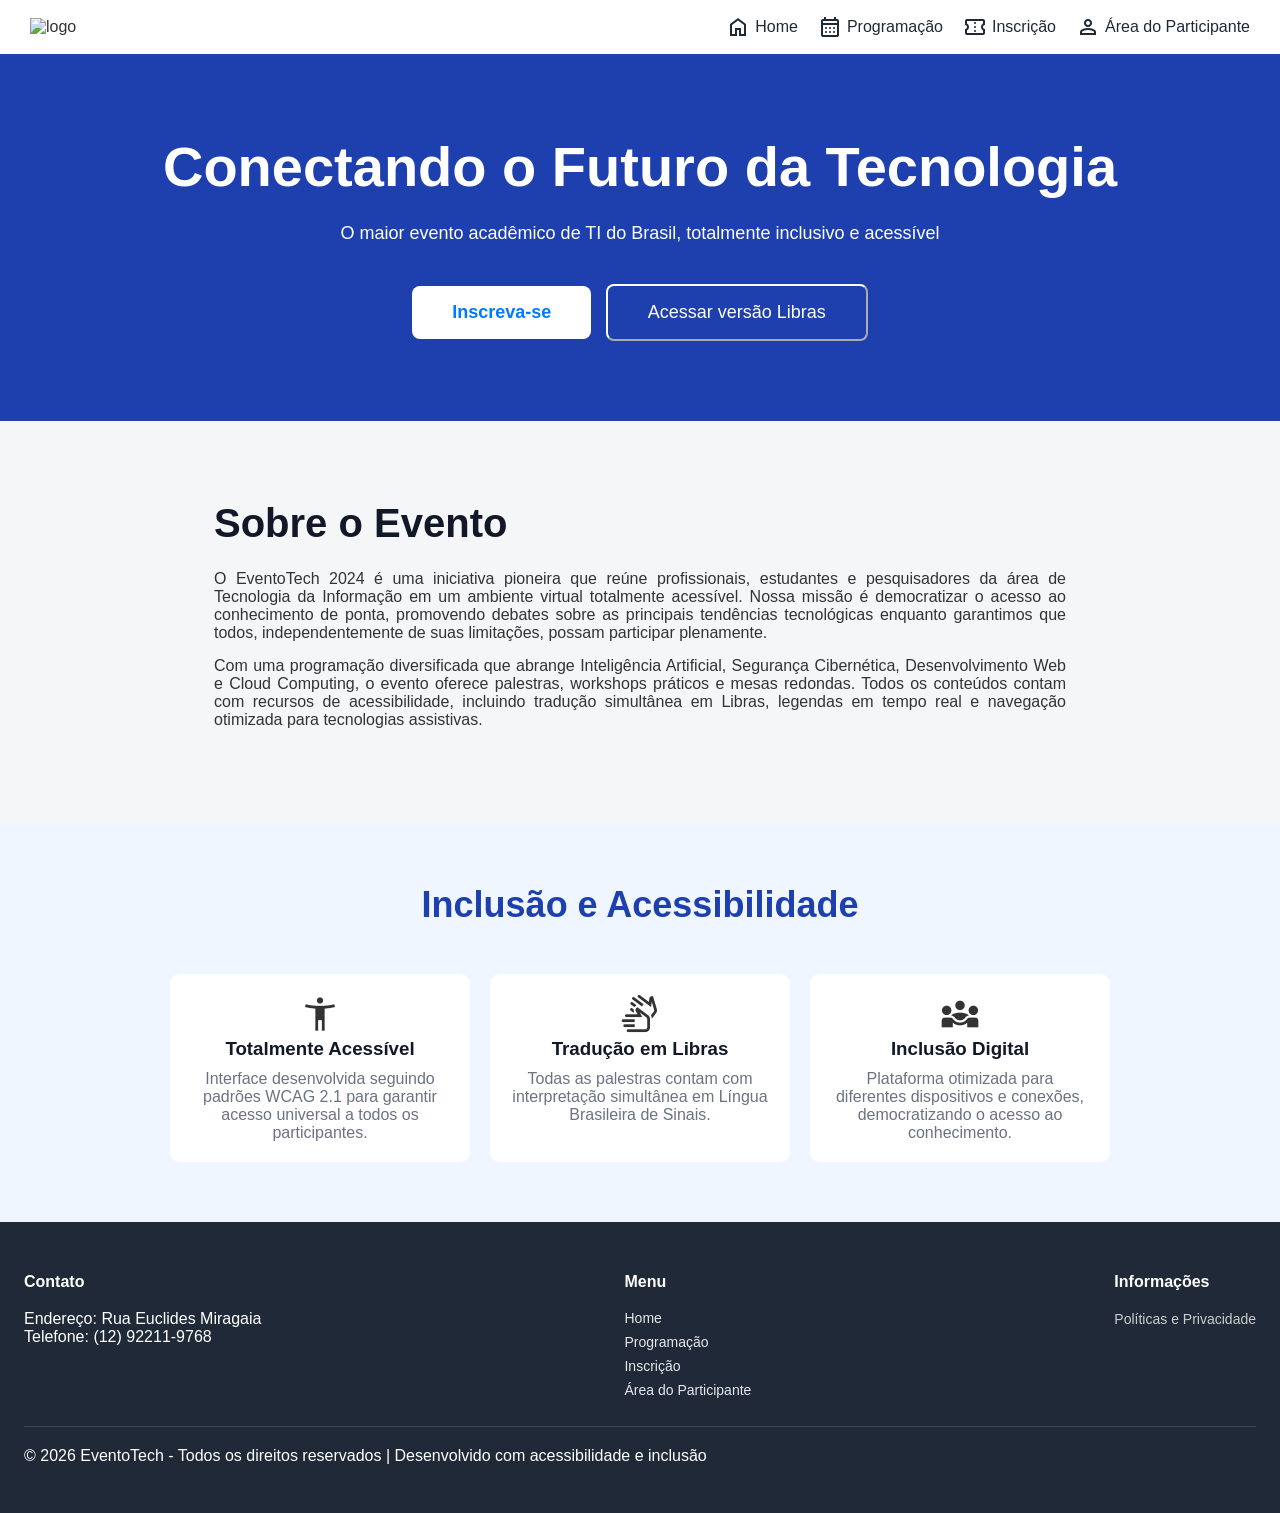
==== index.html @ efcc7c02 "feat: adiciona o layout principal e componentes de estrutura" ====
<!DOCTYPE html>
<html lang="pt-BR">

<head>
    <meta charset="UTF-8">
    <meta name="viewport" content="width=device-width, initial-scale=1.0">
    <title>EventoTech</title>
    <link rel="stylesheet" href="css/style.css">
    <link href="https://fonts.googleapis.com/css2?family=Material+Symbols+Outlined" rel="stylesheet" />
</head>

<body>
    <header>
        <img src="" alt="logo">
        <nav>
            <ul>
                <li>
                    <a href="index.html">
                        <span class="material-symbols-outlined">home</span>
                        <span>Home</span>
                    </a>
                </li>
                <li>
                    <a href="programacao.html">
                        <span class="material-symbols-outlined">calendar_month</span>
                        <span>Programação</span>
                    </a>
                </li>
                <li>
                    <a href="inscricao.html">
                        <span class="material-symbols-outlined">confirmation_number</span>
                        <span>Inscrição</span>
                    </a>
                </li>
                <li>
                    <a href="login.html">
                        <span class="material-symbols-outlined">person</span>
                        <span>Área do Participante</span>
                    </a>
                </li>
            </ul>
        </nav>
    </header>
    <main>
        <section class="banner">
            <h1>Conectando o Futuro da Tecnologia</h1>
            <p>O maior evento acadêmico de TI do Brasil, totalmente inclusivo e acessível</p>
            <a href="inscricao.html" class="botao">Inscreva-se</a>
            <button id="botao-libras">Acessar versão Libras</button>
        </section>
        <section class="sobre-evento">
            <h2>Sobre o Evento</h2>
            <p>
                O EventoTech 2024 é uma iniciativa pioneira que reúne profissionais, estudantes e pesquisadores da área
                de Tecnologia da Informação em um ambiente virtual totalmente acessível. Nossa missão é democratizar o
                acesso ao conhecimento de ponta, promovendo debates sobre as principais tendências tecnológicas enquanto
                garantimos que todos, independentemente de suas limitações, possam participar plenamente.
            </p>
            <p>
                Com uma programação diversificada que abrange Inteligência Artificial, Segurança Cibernética,
                Desenvolvimento Web e Cloud Computing, o evento oferece palestras, workshops práticos e mesas redondas.
                Todos os conteúdos contam com recursos de acessibilidade, incluindo tradução simultânea em Libras,
                legendas em tempo real e navegação otimizada para tecnologias assistivas.
            </p>
        </section>
        <section class="inclusao-acessibilidade">
            <h2>Inclusão e Acessibilidade</h2>
            <div>
                <div class="card-acessibilidade">
                    <span class="material-symbols-outlined">accessibility_new</span>
                    <h3>Totalmente Acessível</h3>
                    <p>Interface desenvolvida seguindo padrões WCAG 2.1 para garantir acesso universal a todos os
                        participantes.</p>
                </div>
                <div class="card-acessibilidade">
                    <span class="material-symbols-outlined">sign_language</span>
                    <h3>Tradução em Libras</h3>
                    <p>Todas as palestras contam com interpretação simultânea em Língua Brasileira de Sinais.</p>
                </div>
                <div class="card-acessibilidade">
                    <span class="material-symbols-outlined">diversity_3</span>
                    <h3>Inclusão Digital</h3>
                    <p>Plataforma otimizada para diferentes dispositivos e conexões, democratizando o acesso ao
                        conhecimento.</p>
                </div>
            </div>
        </section>
    </main>

    <footer>
        <div class="footer-container">

            <div class="contato">
                <h3>Contato</h3>
                <p>Endereço: Rua Euclides Miragaia</p>
                <p>Telefone: (12) 92211-9768</p>
            </div>

            <div class="footer-menu">
                <h3>Menu</h3>
                <ul>
                    <li><a href="index.html">Home</a></li>
                    <li><a href="programacao.html">Programação</a></li>
                    <li><a href="inscricao.html">Inscrição</a></li>
                    <li><a href="login.html">Área do Participante</a></li>
                </ul>
            </div>

            <div class="footer-politica">
                <h3>Informações</h3>
                <a href="#">Políticas e Privacidade</a>
            </div>

        </div>

        <hr>

        <p class="footer-copy">
            © 2026 EventoTech - Todos os direitos reservados | Desenvolvido com acessibilidade e inclusão
        </p>
    </footer>

    <script src="js/script.js"></script>
</body>

</html>
---- css/style.css ----
/* RESET */
* {
    margin: 0;
    padding: 0;
    box-sizing: border-box;
}

body {
    font-family: Arial, sans-serif;
    background-color: #f4f6f8;
    color: #333;
}

header {
    display: flex;
    justify-content: space-between;
    align-items: center;
    background-color: #ffffff;
    padding: 15px 30px;
}

header img {
    width: 120px;
}

nav ul {
    display: flex;
    list-style: none;
    gap: 20px;
}

nav a {
    display: flex;
    align-items: center;
    gap: 5px;
    text-decoration: none;
    color: #1F2937;
}

nav span {
    font-size: 16px;
}

nav a:hover {
    color: #00bfff;
}

.banner {
    text-align: center;
    padding: 80px 24px;
    background: #1E40AF;
    color: #fff;
}

.banner h1 {
    margin-bottom: 24px;
    font-size: 56px;
    color: #fff;
}

.banner p {
    font-size: 18px;
    margin-bottom: 40px;
    color: #fff;
}

.botao {
    display: inline-block;
    padding: 16px 40px;
    background-color: #fff;
    color: #007bff;
    text-decoration: none;
    border-radius: 8px;
    font-weight: bold;
    margin-right: 10px;
    font-size: 18px;
}

.botao:hover {
    background-color: #10b981;
    color: #fff;
}

#botao-libras {
    padding: 16px 40px;
    border-width: 2px;
    border-color: #fff;
    background-color: transparent;
    color: white;
    border-radius: 8px;
    cursor: pointer;
    font-size: 18px;
}

#botao-libras:hover {
    background-color: #fff;
    color: #1E40AF;
}

.sobre-evento {
    padding: 80px 24px;
    max-width: 900px;
    margin: auto;
}

.sobre-evento h2 {
    font-size: 40px;
    color: #111827;
    margin-bottom: 24px;
}

.sobre-evento p {
    margin-bottom: 15px;
    text-align: justify;
}

.inclusao-acessibilidade {
    padding: 60px 24px;
    background-color: #EFF6FF;
    text-align: center;
}

.inclusao-acessibilidade h2 {
    margin-bottom: 48px;
    color: #1E40AF;
    font-size: 36px;
}

.inclusao-acessibilidade>div {
    display: flex;
    justify-content: center;
    gap: 20px;
    flex-wrap: wrap;
}

.card-acessibilidade {
    background-color: #ffffff;
    padding: 20px;
    width: 300px;
    border-radius: 10px;
}

.card-acessibilidade .material-symbols-outlined {
    font-size: 40px;
    background-color: rgb(30, 64, 175)/1;
}

.card-acessibilidade h3 {
    margin-bottom: 10px;
    color: #111827;
}

.card-acessibilidade p {
    color: #6B7280;
}

footer {
    background-color: #1f2937;
    color: white;
    padding: 48px 24px;
}

.footer-container {
    display: flex;
    justify-content: space-between;
    flex-wrap: wrap;
    gap: 20px;
}

.contato h3 {
    font-weight: 600;
    font-size: 16px;
    line-height: 1.5;
    margin-bottom: 16px;
}

.footer-menu h3 {
    font-weight: 600;
    font-size: 16px;
    line-height: 1.5;
    margin-bottom: 16px;
}

.footer-politica h3 {
    font-weight: 600;
    font-size: 16px;
    line-height: 1.5;
    margin-bottom: 16px;
}

.footer-menu ul {
    list-style: none;
}

.footer-menu li {
    margin-bottom: 8px;
    font-size: 14px;

}

footer a {
    color: #e5e7eb;
    text-decoration: none;
}

.footer-menu a:hover {
    color: #00bfff;
}

.footer-politica a {
    color: #ccc;
    text-decoration: none;
    font-size: 14px;
}

.footer-politica a:hover {
    color: #00bfff;
}

footer hr {
    margin: 20px 0;
    border: none;
    border-top: 1px solid #444;
}

/* tela login */
.login-container {
    height: 100vh;
    display: flex;
    justify-content: center;
    align-items: center;
    background-color: #f4f6f8;
}

.login-box {
    background: white;
    padding: 30px;
    width: 300px;
    border-radius: 10px;
    box-shadow: 0 0 10px rgba(0, 0, 0, 0.1);
}

.login-box h2 {
    text-align: center;
    margin-bottom: 20px;
}

.login-box label {
    display: block;
    margin-top: 10px;
}

.login-box input,
.login-box select {
    width: 100%;
    padding: 8px;
    margin-top: 5px;
}

.login-box button {
    width: 100%;
    margin-top: 15px;
    padding: 10px;
    background-color: #007bff;
    color: white;
    border: none;
    border-radius: 5px;
    cursor: pointer;
}

.login-box button:hover {
    background-color: #0056b3;
}

#mensagemErro {
    color: red;
    margin-top: 10px;
    text-align: center;
}

/* mensagem cadastro sucesso */
#msgCadastro {
    color: #28a745;
    background-color: #e6f4ea;
    padding: 10px;
    border-radius: 5px;
    margin-top: 10px;
}

.hidden {
    display: none;
}

/* página programação */
/* Container geral */
.programacao {
    display: grid;
    grid-template-columns: repeat(auto-fit, minmax(300px, 1fr));
    gap: 20px;
    padding: 20px;
}

.card-programacao {
    background: #ffffff;
    padding: 20px;
    border-radius: 12px;
    box-shadow: 0 4px 10px rgba(0, 0, 0, 0.1);
    display: flex;
    flex-direction: column;
    gap: 10px;
    transition: 0.3s;
}

.card-programacao time {
    font-weight: bold;
    color: #007bff;
}

.card-programacao h2 {
    font-size: 18px;
    margin: 5px 0;
}

.card-programacao span {
    color: #555;
    font-size: 14px;
}

.card-programacao button {
    margin-top: 10px;
    padding: 8px;
    border: none;
    background-color: #6c757d;
    color: white;
    border-radius: 5px;
    cursor: pointer;
}

.card-programacao button:hover {
    background-color: #5a6268;
}

.card-programacao a {
    text-decoration: none;
    text-align: center;
    background-color: #28a745;
    color: white;
    padding: 10px;
    border-radius: 5px;
    margin-top: 10px;
    display: block;
}

.card-programacao a:hover {
    background-color: #218838;
}

.card-programacao img {
    width: 20px;
    height: 20px;
}

.card-programacao time,
.card-programacao span {
    display: flex;
    align-items: center;
    gap: 5px;
}

.info {
    display: flex;
    align-items: center;
    gap: 8px;
}

/* página inscrição */
.container-inscricao {
    max-width: 600px;
    margin: 40px auto;
    background: #ffffff;
    padding: 30px;
    border-radius: 12px;
    box-shadow: 0 4px 12px rgba(0, 0, 0, 0.08);
}

.container-inscricao h1 {
    text-align: center;
    margin-bottom: 10px;
}

.container-inscricao p {
    text-align: center;
    color: #555;
}

form h2 {
    margin-top: 20px;
    font-size: 18px;
    color: #222;
}

form label {
    display: block;
    margin-top: 10px;
    font-weight: 500;
}

form input[type="text"],
form input[type="email"],
form input[type="tel"] {
    width: 100%;
    padding: 10px;
    margin-top: 5px;
    border-radius: 5px;
    border: 1px solid #ccc;
}

form input[type="checkbox"] {
    margin-right: 5px;
}

form label input[type="checkbox"] {
    margin-top: 10px;
}

form button {
    width: 100%;
    margin-top: 20px;
    padding: 12px;
    background-color: #28a745;
    color: white;
    border: none;
    border-radius: 6px;
    font-size: 16px;
    cursor: pointer;
}

form button:hover {
    background-color: #218838;
}

#msgInscricao {
    margin-top: 15px;
    text-align: center;
    color: #28a745;
    font-weight: bold;
}

.atividade-info {
    background: #e7f1ff;
    color: #007bff;
    padding: 10px;
    border-radius: 5px;
    margin-bottom: 15px;
    text-align: center;
}

#btnLibras {
    display: block;
    margin: 20px auto;
    padding: 10px 15px;
    background-color: #6c757d;
    color: white;
    border: none;
    border-radius: 5px;
    cursor: pointer;
}

#btnLibras:hover {
    background-color: #5a6268;
}

@media (max-width: 768px) {
    nav ul {
        flex-direction: column;
        align-items: center;
    }

    header {
        flex-direction: column;
        gap: 10px;
    }

    .inclusao-acessibilidade>div {
        flex-direction: column;
        align-items: center;
    }
}

@media (max-width: 600px) {
    .container-inscricao {
        margin: 20px;
        padding: 20px;
    }
}
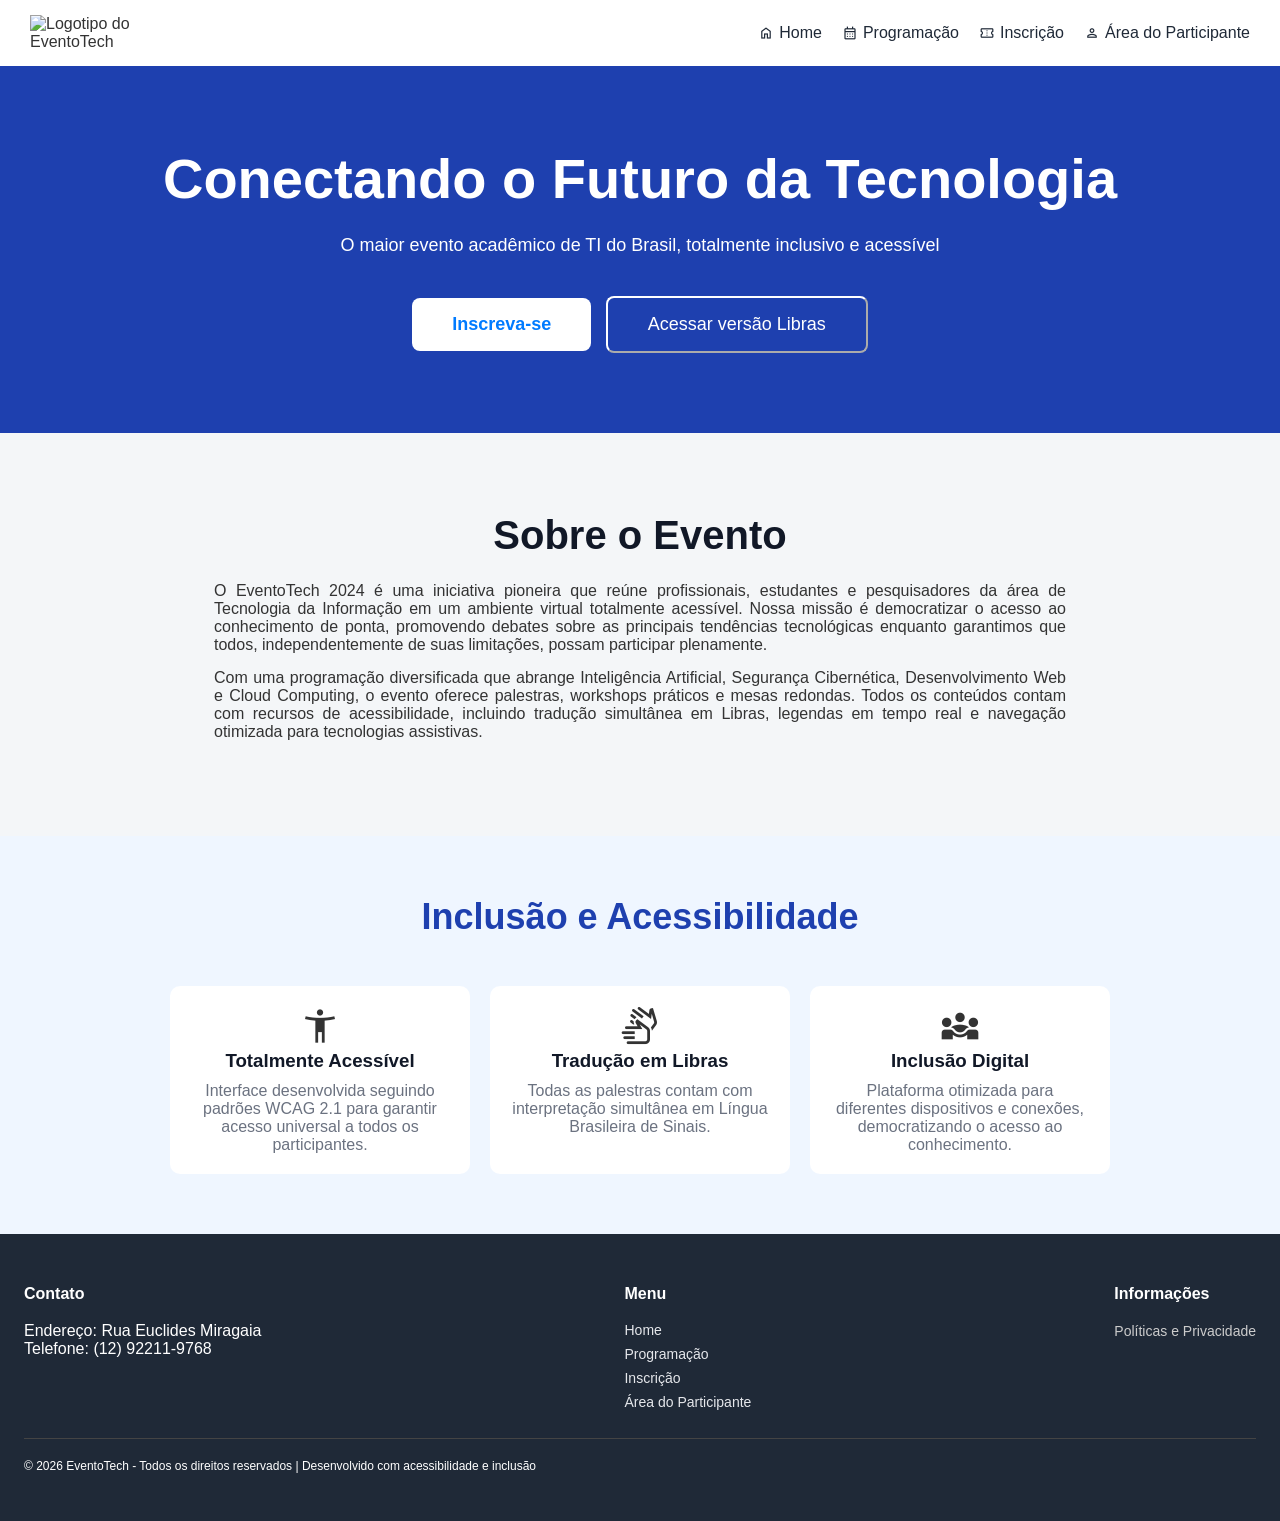
==== commit b1f1c944: "feat: ajustes gerais" ====
--- a/index.html
+++ b/index.html
@@ -4,15 +4,21 @@
 <head>
     <meta charset="UTF-8">
     <meta name="viewport" content="width=device-width, initial-scale=1.0">
-    <title>EventoTech</title>
+    <title>EventoTech - Home</title>
     <link rel="stylesheet" href="css/style.css">
     <link href="https://fonts.googleapis.com/css2?family=Material+Symbols+Outlined" rel="stylesheet" />
 </head>
 
 <body>
     <header>
-        <img src="" alt="logo">
-        <nav>
+        <nav class="navbar">
+            <img src="img/logo.png" alt="Logotipo do EventoTech">
+            <button class="hamburger" aria-label="Abrir menu" aria-expanded="false">
+                <span class="bar"></span>
+                <span class="bar"></span>
+                <span class="bar"></span>
+            </button>
+
             <ul>
                 <li>
                     <a href="index.html">
@@ -38,9 +44,16 @@
                         <span>Área do Participante</span>
                     </a>
                 </li>
+                <li id="logout-item" hidden>
+                    <a href="#" id="btn-logout">
+                        <span class="material-symbols-outlined">logout</span>
+                        <span>Logout</span>
+                    </a>
+                </li>
             </ul>
         </nav>
     </header>
+
     <main>
         <section class="banner">
             <h1>Conectando o Futuro da Tecnologia</h1>
@@ -48,6 +61,7 @@
             <a href="inscricao.html" class="botao">Inscreva-se</a>
             <button id="botao-libras">Acessar versão Libras</button>
         </section>
+
         <section class="sobre-evento">
             <h2>Sobre o Evento</h2>
             <p>
@@ -63,6 +77,7 @@
                 legendas em tempo real e navegação otimizada para tecnologias assistivas.
             </p>
         </section>
+
         <section class="inclusao-acessibilidade">
             <h2>Inclusão e Acessibilidade</h2>
             <div>
--- a/css/style.css
+++ b/css/style.css
@@ -11,6 +11,7 @@
     color: #333;
 }
 
+/* cabeçalho */
 header {
     display: flex;
     justify-content: space-between;
@@ -19,17 +20,25 @@
     padding: 15px 30px;
 }
 
-header img {
+/* menu global de navegação */
+.navbar img {
     width: 120px;
 }
 
-nav ul {
+.navbar {
+    display: flex;
+    align-items: center;
+    justify-content: space-between;
+    width: 100%;
+}
+
+.navbar ul {
     display: flex;
     list-style: none;
     gap: 20px;
 }
 
-nav a {
+.navbar a {
     display: flex;
     align-items: center;
     gap: 5px;
@@ -37,14 +46,27 @@
     color: #1F2937;
 }
 
-nav span {
+.navbar span {
     font-size: 16px;
 }
 
-nav a:hover {
+.navbar a:hover {
     color: #00bfff;
 }
 
+/* menu mobile */
+.hamburger {
+    display: none;
+    /* ESCONDE NO DESKTOP */
+}
+
+.hamburger .bar {
+    width: 25px;
+    height: 3px;
+    background-color: #000;
+}
+
+/* banner padrão das páginas */
 .banner {
     text-align: center;
     padding: 80px 24px;
@@ -60,7 +82,6 @@
 
 .banner p {
     font-size: 18px;
-    margin-bottom: 40px;
     color: #fff;
 }
 
@@ -73,6 +94,7 @@
     border-radius: 8px;
     font-weight: bold;
     margin-right: 10px;
+    margin-top: 40px;
     font-size: 18px;
 }
 
@@ -90,6 +112,8 @@
     border-radius: 8px;
     cursor: pointer;
     font-size: 18px;
+    margin-top: 40px;
+
 }
 
 #botao-libras:hover {
@@ -97,6 +121,7 @@
     color: #1E40AF;
 }
 
+/* página home */
 .sobre-evento {
     padding: 80px 24px;
     max-width: 900px;
@@ -154,6 +179,7 @@
     color: #6B7280;
 }
 
+/* rodapé */
 footer {
     background-color: #1f2937;
     color: white;
@@ -165,6 +191,10 @@
     justify-content: space-between;
     flex-wrap: wrap;
     gap: 20px;
+}
+
+.footer-copy {
+    font-size: 12px;
 }
 
 .contato h3 {
@@ -224,8 +254,40 @@
 }
 
 /* tela login */
+.banner-login {
+    text-align: center;
+    padding: 80px 24px;
+    background: #1E40AF;
+    color: #fff;
+}
+
+.banner-login h1 {
+    margin-bottom: 24px;
+    font-size: 56px;
+    color: #fff;
+}
+
+.banner-login p {
+    font-size: 18px;
+    color: #fff;
+}
+
+#formLogin p {
+    margin-top: 5px;
+}
+
+#formLogin input[type="email"],
+#formLogin input[type="password"],
+#formLogin input[type="tipo"],
+#formLogin select {
+    width: 100%;
+    padding: 8px;
+    margin-top: 8px;
+    border-radius: 12px;
+}
+
 .login-container {
-    height: 100vh;
+    padding: 64px 24px;
     display: flex;
     justify-content: center;
     align-items: center;
@@ -234,27 +296,35 @@
 
 .login-box {
     background: white;
-    padding: 30px;
-    width: 300px;
-    border-radius: 10px;
-    box-shadow: 0 0 10px rgba(0, 0, 0, 0.1);
+    padding: 48px;
+    width: 100%;
+    max-width: 500px;
+    border-radius: 24px;
 }
 
 .login-box h2 {
     text-align: center;
     margin-bottom: 20px;
+    font-size: 28px;
+    color: #111827;
 }
 
 .login-box label {
     display: block;
-    margin-top: 10px;
-}
-
-.login-box input,
-.login-box select {
-    width: 100%;
-    padding: 8px;
     margin-top: 5px;
+    font-size: 16px;
+}
+
+.login-box a {
+    display: flex;
+    text-decoration: none;
+    justify-content: right;
+    margin-top: 5px;
+    color: #007bff;
+}
+
+.login-box a:hover {
+    text-decoration: underline;
 }
 
 .login-box button {
@@ -278,6 +348,17 @@
     text-align: center;
 }
 
+/* form cadastro */
+#formCadastro input[type="text"],
+#formCadastro input[type="email"],
+#formCadastro input[type="password"],
+#formCadastro select {
+    width: 100%;
+    margin-top: 8px;
+    padding: 8px;
+    border-radius: 12px;
+}
+
 /* mensagem cadastro sucesso */
 #msgCadastro {
     color: #28a745;
@@ -292,12 +373,11 @@
 }
 
 /* página programação */
-/* Container geral */
 .programacao {
     display: grid;
     grid-template-columns: repeat(auto-fit, minmax(300px, 1fr));
     gap: 20px;
-    padding: 20px;
+    padding: 80px 24px;
 }
 
 .card-programacao {
@@ -327,13 +407,13 @@
 }
 
 .card-programacao button {
-    margin-top: 10px;
     padding: 8px;
     border: none;
     background-color: #6c757d;
     color: white;
     border-radius: 5px;
     cursor: pointer;
+    font-size: 16px;
 }
 
 .card-programacao button:hover {
@@ -345,9 +425,8 @@
     text-align: center;
     background-color: #28a745;
     color: white;
-    padding: 10px;
+    padding: 8px;
     border-radius: 5px;
-    margin-top: 10px;
     display: block;
 }
 
@@ -405,14 +484,35 @@
     font-weight: 500;
 }
 
-form input[type="text"],
-form input[type="email"],
-form input[type="tel"] {
-    width: 100%;
-    padding: 10px;
-    margin-top: 5px;
-    border-radius: 5px;
-    border: 1px solid #ccc;
+#formInscricao input[type="text"],
+#formInscricao input[type="email"],
+#formInscricao input[type="tel"],
+#formInscricao select {
+    width: 100%;
+    margin-top: 8px;
+    padding: 8px;
+    border-radius: 12px;
+}
+
+#nome {
+    width: 100%;
+    margin-top: 8px;
+    padding: 8px;
+    border-radius: 12px;
+}
+
+#telefone {
+    width: 100%;
+    margin-top: 8px;
+    padding: 8px;
+    border-radius: 12px;
+}
+
+.atividade {
+    width: 100%;
+    margin-top: 8px;
+    padding: 8px;
+    border-radius: 12px;
 }
 
 form input[type="checkbox"] {
@@ -471,9 +571,28 @@
 }
 
 @media (max-width: 768px) {
-    nav ul {
+    .hamburger {
+        display: flex;
+        /* ou block */
         flex-direction: column;
-        align-items: center;
+        gap: 5px;
+        cursor: pointer;
+        background: none;
+        border: none;
+        padding: 0.5rem;
+    }
+
+    .navbar ul {
+        display: none;
+        width: 100%;
+        padding: 1rem 0;
+        font-size: 1.2rem;
+        border-bottom: 1px solid #333;
+        /* Linha divisória */
+    }
+
+    .navbar ul.active {
+        display: block;
     }
 
     header {
@@ -487,9 +606,290 @@
     }
 }
 
+/* MINHAS ATIVIDADES/ Participante*/
+
+.atividades-container {
+    padding: 24px;
+    max-width: 800px;
+    margin: 0 auto;
+}
+
+/* Header */
+.participante span,
+h2 {
+    display: flex;
+    align-items: center;
+    justify-content: center;
+    gap: 12px;
+    margin-bottom: 1.5rem;
+}
+
+#nome-exibicao {
+    font-size: 32px;
+    margin: 0;
+}
+
+.participante span {
+    font-size: 60px;
+    color: #1E40AF;
+}
+
+.minhas-incricoes {
+    font-size: 40px;
+    display: flex;
+    align-items: center;
+    margin-top: 20px;
+}
+
+.minhas-incricoes span {
+    font-size: 35px;
+    border-radius: 8px;
+    background-color: #FEF3C7;
+    margin-right: 5px;
+    stroke: #B45309;
+}
+
+.minhas-incricoes h3 {
+    margin: 0;
+    font-size: 1.2rem;
+    font-weight: 600;
+    color: #1F2937;
+}
+
+.minhas-incricoes p {
+    margin: 0;
+    font-size: 0.8rem;
+    color: #6B7280;
+}
+
+/* Lista de atividades */
+.lista-atividade {
+    display: flex;
+    flex-direction: column;
+    gap: 10px;
+}
+
+/* Card individual */
+.atividade-card {
+    background: #ffffff;
+    border: 1px solid #E5E7EB;
+    border-radius: 12px;
+    padding: 1rem 1.25rem;
+    display: flex;
+    align-items: center;
+    justify-content: space-between;
+    gap: 16px;
+    transition: box-shadow 0.2s ease;
+}
+
+.atividade-card:hover {
+    box-shadow: 0 2px 8px rgba(0, 0, 0, 0.06);
+}
+
+/* Lado esquerdo do card */
+.atividade-card.atividade-info {
+    flex: 1;
+    min-width: 0;
+}
+
+.atividade-data {
+    display: flex;
+    font-size: 0.75rem;
+    color: #9CA3AF;
+    margin-bottom: 4px;
+    justify-content: left;
+}
+
+.atividade-titulo {
+    font-size: 0.9rem;
+    font-weight: 600;
+    color: #1F2937;
+    margin-bottom: 6px;
+    white-space: nowrap;
+    overflow: hidden;
+    text-overflow: ellipsis;
+}
+
+.atividade-nome {
+    display: flex;
+    align-items: center;
+    gap: 5px;
+    font-size: 0.75rem;
+    color: #6B7280;
+    margin-bottom: 2px;
+}
+
+.atividade-palestrante span {
+    font-size: 12px;
+    stroke: #9CA3AF;
+    flex-shrink: 0;
+}
+
+/* Lado direito do card */
+.atividade-acoes {
+    display: flex;
+    flex-direction: column;
+    align-items: flex-end;
+    gap: 8px;
+    flex-shrink: 0;
+}
+
+/* Concluído */
+.concluido {
+    font-size: 0.7rem;
+    font-weight: 600;
+    padding: 3px 10px;
+    border-radius: 6px;
+    background-color: #D1FAE5;
+    color: #065F46;
+    white-space: nowrap;
+}
+
+/* Botão baixar certificado */
+.btn-certificado {
+    display: flex;
+    align-items: center;
+    gap: 6px;
+    padding: 7px 14px;
+    border: 1px solid #BFDBFE;
+    border-radius: 8px;
+    background-color: #EFF6FF;
+    color: #1D4ED8;
+    font-size: 0.75rem;
+    font-weight: 500;
+    cursor: pointer;
+}
+
+.btn-certificado:hover {
+    background-color: #DBEAFE;
+    border-color: #93C5FD;
+}
+
+.btn-certificado span {
+    align-items: center;
+    font-size: 14px;
+    stroke: currentColor;
+    flex-shrink: 0;
+}
+
+/* logout */
+.btn-logout {
+    background: none;
+    border: 1px solid #E5E7EB;
+    border-radius: 8px;
+    padding: 6px 14px;
+    font-size: 0.85rem;
+    color: #DC2626;
+    cursor: pointer;
+    transition: background-color 0.2s ease;
+}
+
+.btn-logout:hover {
+    background-color: #FEE2E2;
+}
+
 @media (max-width: 600px) {
+    .banner-login {
+        padding: 40px 16px;
+    }
+
+    .banner-login h1 {
+        font-size: 36px;
+    }
+
+    .banner p {
+        margin-bottom: 20px;
+    }
+
+    #botao-libras {
+        margin: 0;
+    }
+
+    .hamburger {
+        display: flex;
+        /* ou block */
+        flex-direction: column;
+        gap: 5px;
+        cursor: pointer;
+        background: none;
+        border: none;
+        padding: 0.5rem;
+    }
+
+    .navbar ul {
+        display: none;
+        width: 100%;
+        flex-direction: column;
+        background: #fff;
+        position: absolute;
+        /* 🔥 importante */
+        top: 60px;
+        /* altura da navbar */
+        left: 0;
+        z-index: 999;
+        /* Linha divisória */
+    }
+
+    .navbar ul.active {
+        display: flex;
+        padding: 16px;
+    }
+
+    .banner {
+        padding: 40px 16px;
+    }
+
+    .banner h1 {
+        font-size: 36px;
+    }
+
+    .botao {
+        margin: 0 0 16px 0;
+    }
+
+    .sobre-evento {
+        padding: 40px 16px;
+    }
+
+    .sobre-evento h2 {
+        font-size: 32px;
+    }
+
+    .inclusao-acessibilidade {
+        padding: 40px 16px;
+    }
+
     .container-inscricao {
         margin: 20px;
         padding: 20px;
     }
+
+    .programacao {
+        padding: 40px 16px;
+    }
+
+    .atividades-container {
+        padding: 1rem;
+    }
+
+    .atividade-card {
+        flex-direction: column;
+        align-items: flex-start;
+        gap: 12px;
+    }
+
+    .atividade-acoes {
+        width: 100%;
+        flex-direction: row;
+        justify-content: space-between;
+        align-items: center;
+    }
+
+    .atividade-titulo {
+        white-space: normal;
+    }
+
+    .atividade-info {
+        width: 100%;
+    }
 }
